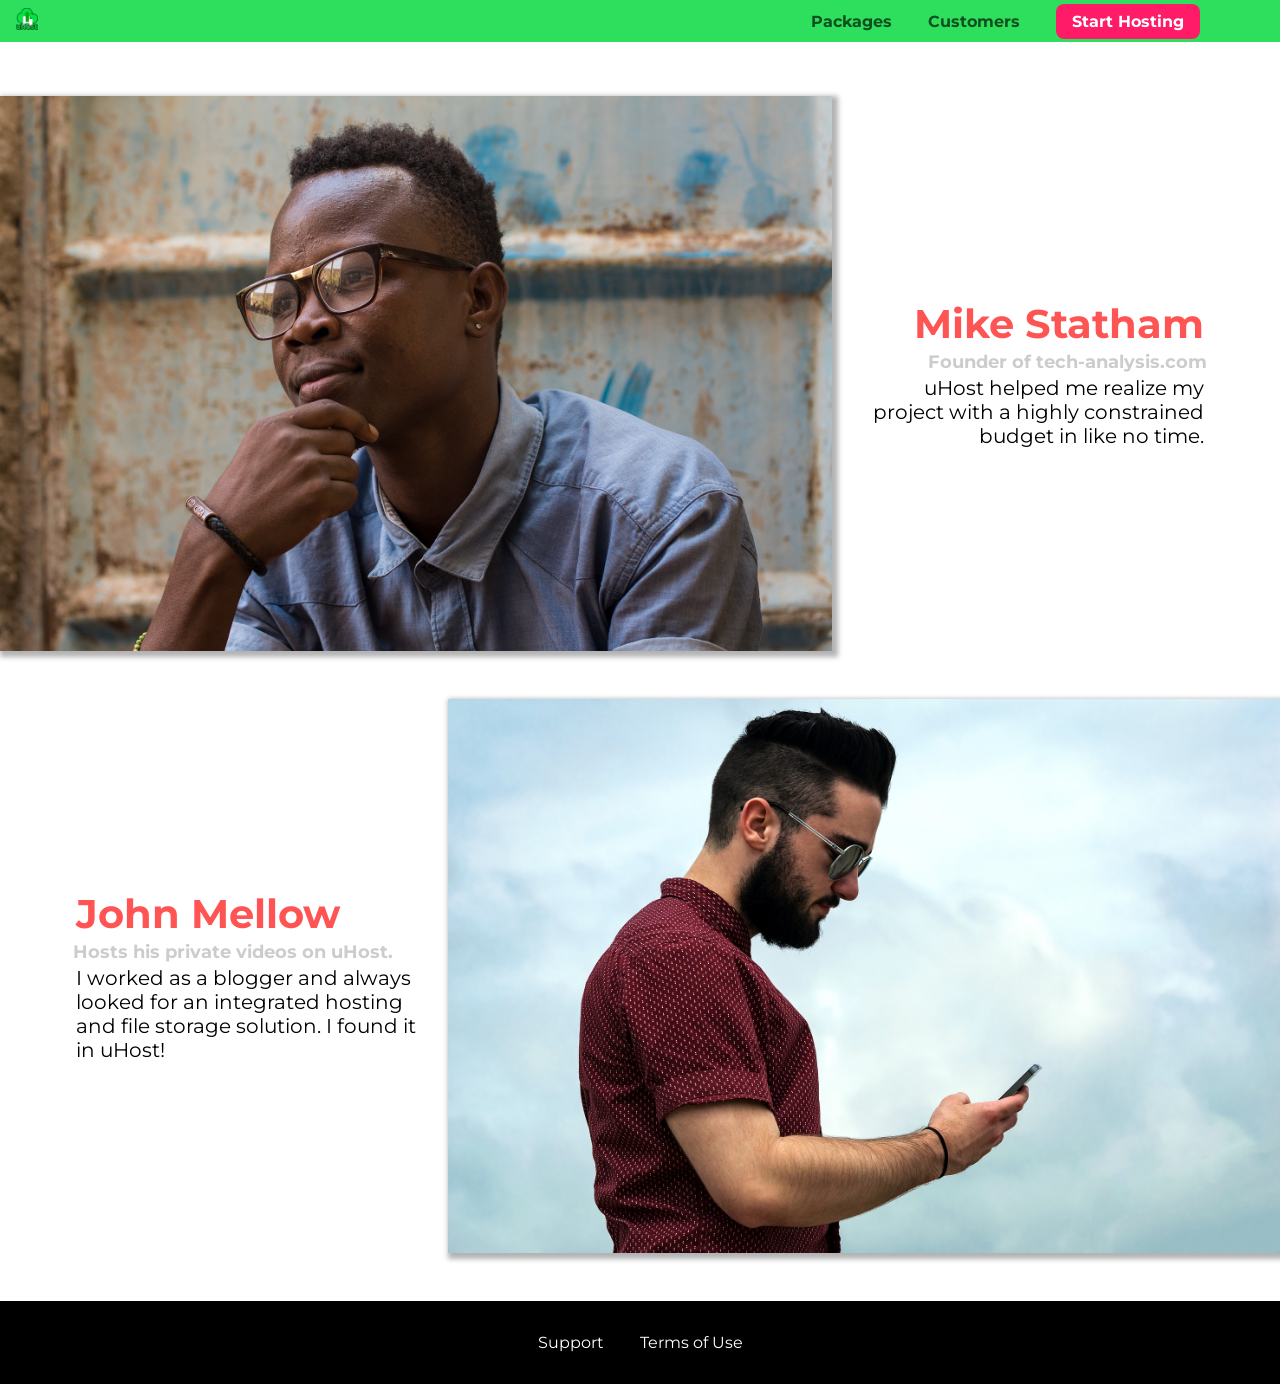
==== customers/index.html @ 81a6e55c "first commit" ====
<!DOCTYPE html>
<html lang="en">

<head>
    <meta charset="UTF-8">
    <meta name="viewport" content="width=device-width, initial-scale=1.0">
    <meta http-equiv="X-UA-Compatible" content="ie=edge">
    <title>uHost Customers</title>
    <link rel="shortcut icon" href="../favicon.png">
    <link href="https://fonts.googleapis.com/css?family=Anton|Montserrat:400,700" rel="stylesheet">
    <link rel="stylesheet" href="../shared.css">
    <link rel="stylesheet" href="customers.css">
</head>

<body>
    <header class="main-header">
        <div>
            <a href="../index.html" class="main-header__brand">
                <img src="../images/uhost-icon.png" alt="uHost - Your favorite hosting company">
            </a>
        </div>
        <nav class="main-nav">
            <ul class="main-nav__items">
                <li class="main-nav__item">
                    <a href="../packages/index.html">Packages</a>
                </li>
                <li class="main-nav__item">
                    <a href="index.html">Customers</a>
                </li>
                <li class="main-nav__item main-nav__item--cta">
                    <a href="start-hosting/index.html">Start Hosting</a>
                </li>
            </ul>
        </nav>
    </header>
    <main>
        <div>
            <div class="testimonial" id="customer-1">
                <div class="testimonial__image-container">
                    <img src="../images/customer-1.jpg" alt="Mike Statham - Customer" class="testimonial__image">
                </div>
                <div class="testimonial__info">
                    <h1 class="testimonial__name">Mike Statham</h1>
                    <h2 class="testimonial__subtitle">Founder of
                        <a href="tech-analysis.com">tech-analysis.com</a>
                    </h2>
                    <p class="testimonial__text">uHost helped me realize my project with a highly constrained budget in like no time.</p>
                </div>
            </div>
            <div class="testimonial" id="customer-2">

                <div class="testimonial__info">
                    <h1 class="testimonial__name">John Mellow</h1>
                    <h2 class="testimonial__subtitle">Hosts his private videos on uHost.
                    </h2>
                    <p class="testimonial__text">I worked as a blogger and always looked for an integrated hosting and file storage solution. I found
                        it in uHost!
                    </p>
                </div>
                <div class="testimonial__image-container">
                    <img src="../images/customer-2.jpg" alt="John Mellow - Customer" class="testimonial__image">
                </div>
            </div>
        </div>
    </main>
    <footer class="main-footer">
        <nav>
            <ul class="main-footer__links">
                <li class="main-footer__link">
                    <a href="#">Support</a>
                </li>
                <li class="main-footer__link">
                    <a href="#">Terms of Use</a>
                </li>
            </ul>
        </nav>
    </footer>
</body>

</html>
---- shared.css ----
* {
    box-sizing: border-box;
}

body {
    font-family: 'Montserrat', sans-serif;
    margin: 0;
}

.main-header {
    width: 100%;
    position: fixed;
    top: 0;
    left: 0;
    background: #2ddf5c;
    padding: 8px 16px;
    z-index: 1;
}

.main-header > div {
    display: inline-block;
    vertical-align: middle;
}

.main-header__brand {
    color: #0e4f1f;
    text-decoration: none;
    font-weight: bold;
    font-size: 22px;
    height: 22px;
    /* width: 20px; */
    display: inline-block;
}

.main-header__brand img {
    height: 100%;
    /* width: 100%; */
}

.main-nav {
    display: inline-block;
    text-align: right;
    width: calc(100% - 74px);
    vertical-align: middle;
}

.main-nav__items {
    margin: 0;
    padding: 0;
    list-style: none;
}

.main-nav__item {
    display: inline-block;
    margin: 0 16px;
}

.main-nav__item a {
    text-decoration: none;
    color: #0e4f1f;
    font-weight: bold;
    padding: 3px 0;
}

.main-nav__item a:hover,
.main-nav__item a:active {
    color: white;
    border-bottom: 5px solid white;
}

.main-nav__item--cta a {
    color: white;
    background: #ff1b68;
    padding: 8px 16px;
    border-radius: 8px;
}

.main-nav__item--cta a:hover,
.main-nav__item--cta a:active {
    color: #ff1b68;
    background: white;
    border: none;
}

.main-footer {
    background: black;
    padding: 32px;
    margin-top: 48px;
}

.main-footer__links {
    list-style: none;
    margin: 0;
    padding: 0;
    text-align: center;
}

.main-footer__link {
    display: inline-block;
    margin: 0 16px;
}

.main-footer__link a {
    color: white;
    text-decoration: none;
}

.main-footer__link a:hover,
.main-footer__link a:active {
    color: #ccc;
}

.button {
    background: #0e4f1f;
    color: white;
    font: inherit;
    border: 1.5px solid #0e4f1f;
    padding: 8px;
    border-radius: 8px;
    font-weight: bold;
    cursor: pointer;
}

.button:hover,
.button:active {
    background: white;
    color: #0e4f1f;
}

.button:focus {
    outline: none;
}
---- customers/customers.css ----
.testimonial {
    font-size: 20px;
    margin: 48px 0;
  }
  
  .testimonial__list {
    width: 80%;
    margin: auto;
  }
  
  .testimonial:first-of-type {
    margin-top: 96px;
  }

  .testimonial__image-container {
    width: 65%;
    display: inline-block;
    vertical-align: middle;
    box-shadow: 3px 3px 5px 3px rgba(0,0,0,0.3);
  }

  .testimonial__image {
    width: 100%;
    vertical-align: top;
  }
  
  .testimonial__info {
    text-align: right;
    padding: 14px;
    display: inline-block;
    vertical-align: middle;
    width: 30%;
  }
  
  #customer-2.testimonial {
    text-align: right;
  }
  
  #customer-2 .testimonial__info {
    text-align: left;
  }
  
  .testimonial__name {
    margin: 3px;
    color: #ff5454;
  }
  
  .testimonial__subtitle {
    margin: 0;
    font-size: 18px;
    color: #ccc;
  }
  
  .testimonial__subtitle a {
    color: inherit;
    text-decoration: none;
  }
  
  .testimonial__subtitle a:hover,
  .testimonial__subtitle a:active {
    color: #7a7a7a;
  }
  
  .testimonial__text {
    margin: 3px;
  }
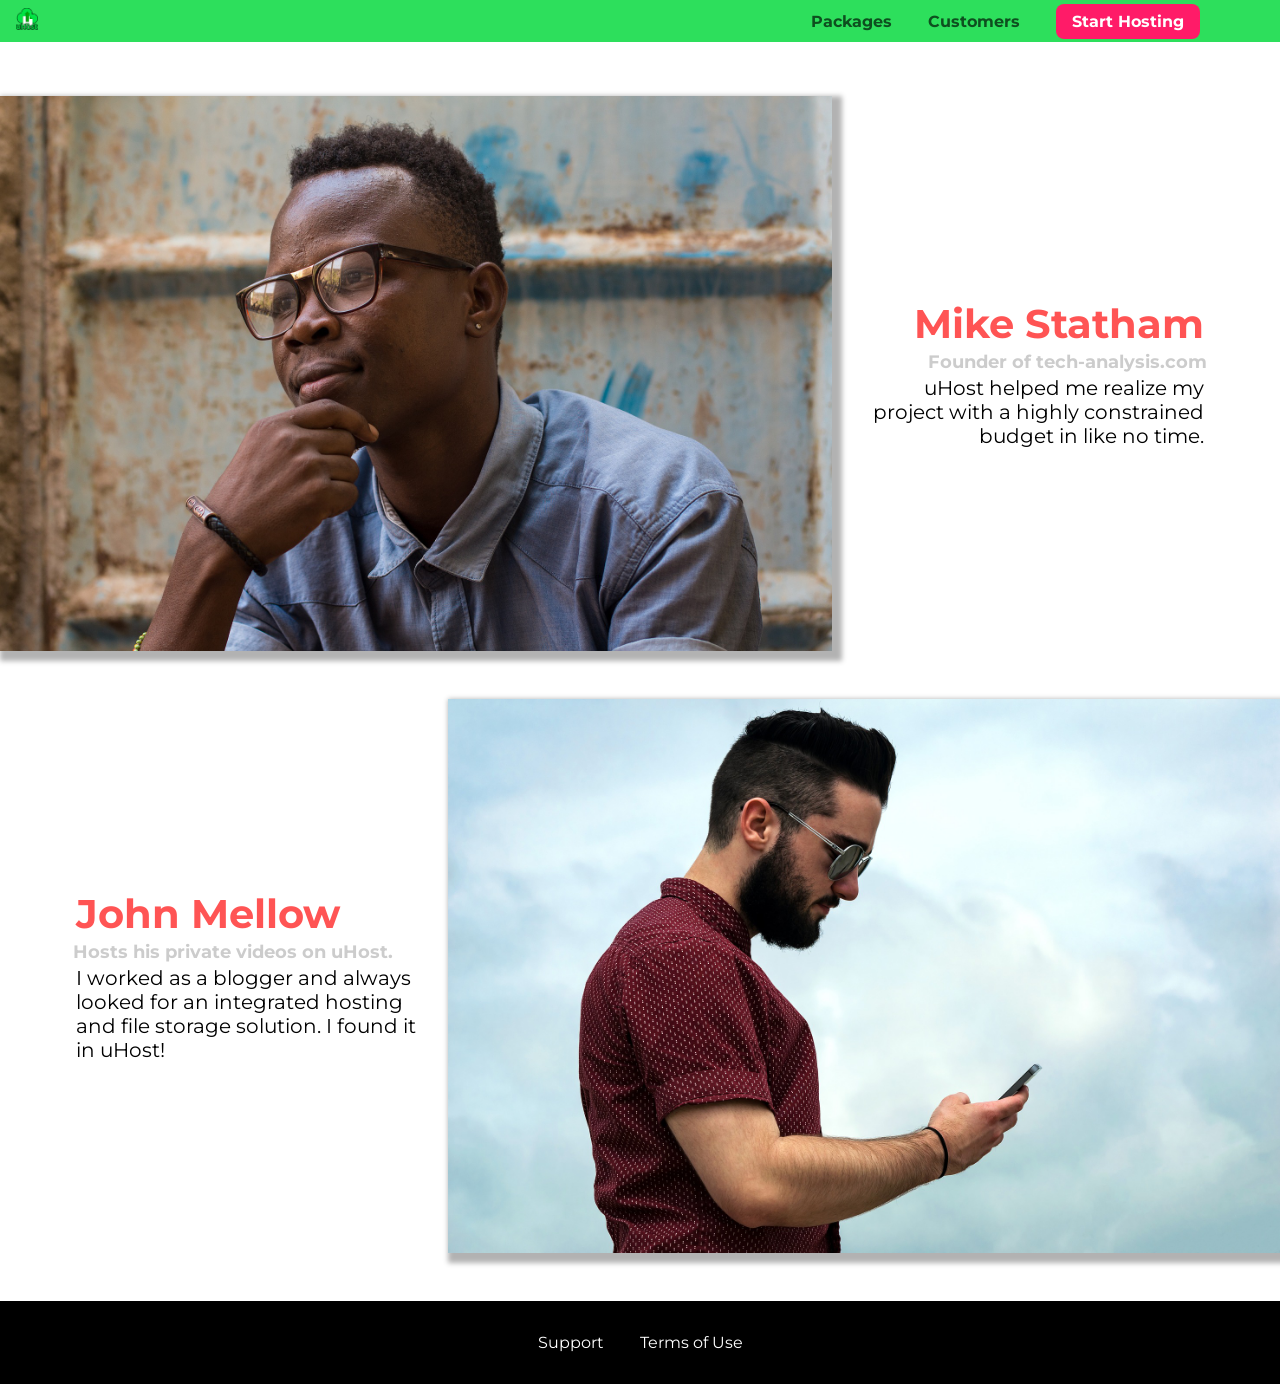
==== commit bebb01cd: "first commit" ====
--- a/customers/index.html
+++ b/customers/index.html
@@ -13,26 +13,26 @@
 </head>
 
 <body>
-    <header class="main-header">
-        <div>
-            <a href="../index.html" class="main-header__brand">
-                <img src="../images/uhost-icon.png" alt="uHost - Your favorite hosting company">
-            </a>
-        </div>
-        <nav class="main-nav">
-            <ul class="main-nav__items">
-                <li class="main-nav__item">
-                    <a href="../packages/index.html">Packages</a>
-                </li>
-                <li class="main-nav__item">
-                    <a href="index.html">Customers</a>
-                </li>
-                <li class="main-nav__item main-nav__item--cta">
-                    <a href="start-hosting/index.html">Start Hosting</a>
-                </li>
-            </ul>
-        </nav>
-    </header>
+<header class="main-header">
+    <div>
+        <a href="../index.html" class="main-header__brand">
+            <img src="../images/uhost-icon.png" alt="U-Host">
+        </a>
+    </div>
+    <nav class="main-nav">
+        <ul class="main-nav__items">
+            <li class="main-nav__item">
+                <a href="../packages/index.html">Packages</a>
+            </li>
+            <li class="main-nav__item">
+                <a href="customers/index.html">Customers</a>
+            </li>
+            <li class="main-nav__item main-nav__item--cta">
+                <a href="start-hosting/index.html">Start Hosting</a>
+            </li>
+        </ul>
+    </nav>
+</header>
     <main>
         <div>
             <div class="testimonial" id="customer-1">
@@ -44,7 +44,8 @@
                     <h2 class="testimonial__subtitle">Founder of
                         <a href="tech-analysis.com">tech-analysis.com</a>
                     </h2>
-                    <p class="testimonial__text">uHost helped me realize my project with a highly constrained budget in like no time.</p>
+                    <p class="testimonial__text">uHost helped me realize my project with a highly constrained budget in
+                        like no time.</p>
                 </div>
             </div>
             <div class="testimonial" id="customer-2">
@@ -53,7 +54,8 @@
                     <h1 class="testimonial__name">John Mellow</h1>
                     <h2 class="testimonial__subtitle">Hosts his private videos on uHost.
                     </h2>
-                    <p class="testimonial__text">I worked as a blogger and always looked for an integrated hosting and file storage solution. I found
+                    <p class="testimonial__text">I worked as a blogger and always looked for an integrated hosting and
+                        file storage solution. I found
                         it in uHost!
                     </p>
                 </div>
--- a/shared.css
+++ b/shared.css
@@ -27,14 +27,15 @@
     text-decoration: none;
     font-weight: bold;
     font-size: 22px;
-    height: 22px;
-    /* width: 20px; */
+    height:22px;
     display: inline-block;
+
 }
 
-.main-header__brand img {
-    height: 100%;
-    /* width: 100%; */
+.main-header__brand img{
+    height:100%;
+
+
 }
 
 .main-nav {
--- a/customers/customers.css
+++ b/customers/customers.css
@@ -16,12 +16,12 @@
     width: 65%;
     display: inline-block;
     vertical-align: middle;
-    box-shadow: 3px 3px 5px 3px rgba(0,0,0,0.3);
+    box-shadow:5px 5px 5px 5px rgba(0, 0, 0, 0.3);
   }
 
-  .testimonial__image {
+  .testimonial__image{
     width: 100%;
-    vertical-align: top;
+    vertical-align:bottom;
   }
   
   .testimonial__info {
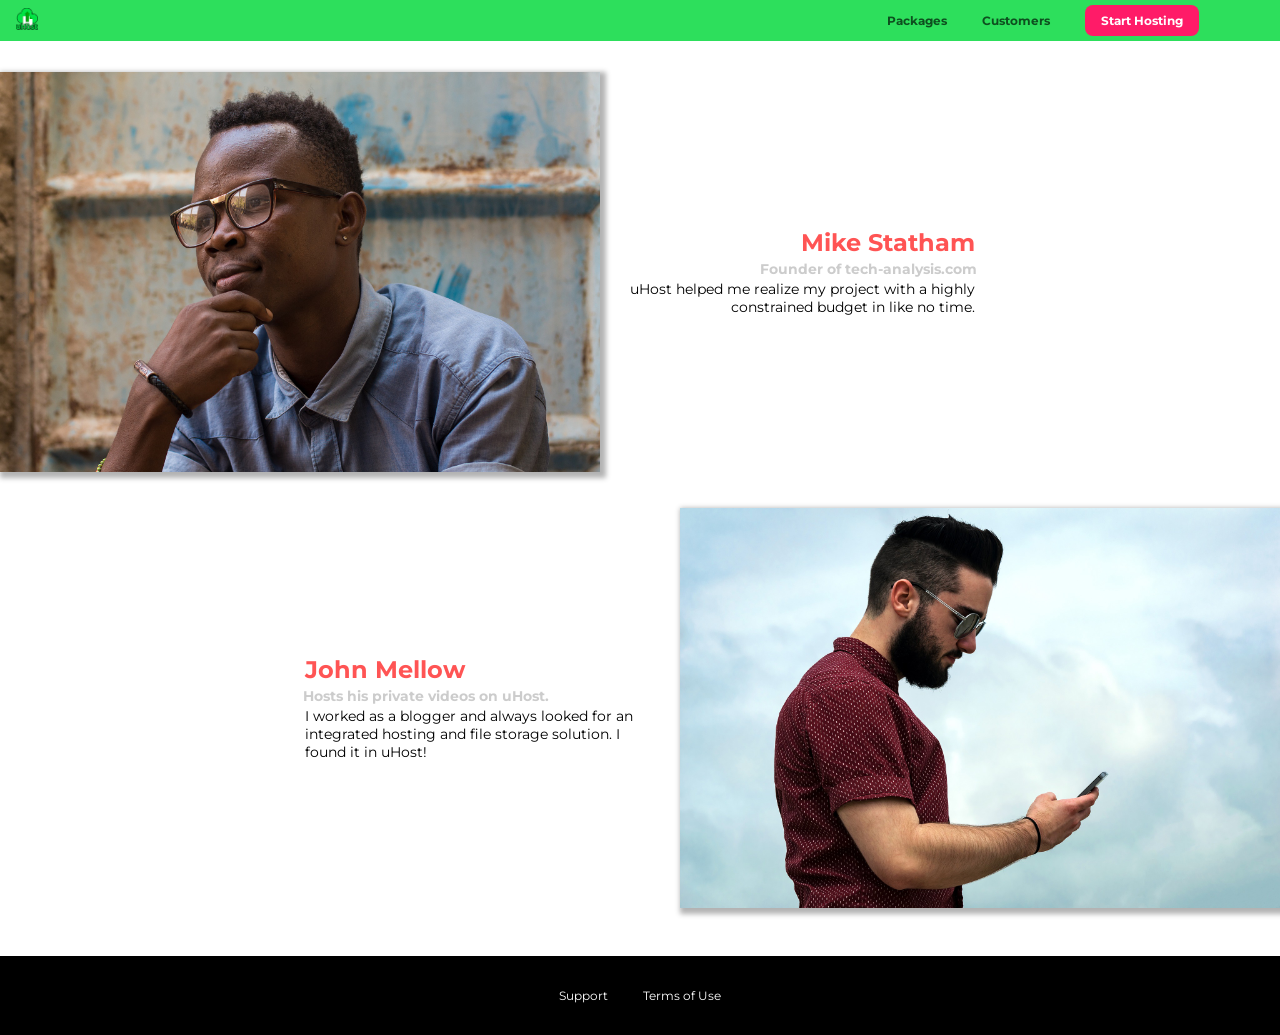
==== commit 11d6975b: "Working on images" ====
--- a/customers/index.html
+++ b/customers/index.html
@@ -13,26 +13,26 @@
 </head>
 
 <body>
-<header class="main-header">
-    <div>
-        <a href="../index.html" class="main-header__brand">
-            <img src="../images/uhost-icon.png" alt="U-Host">
-        </a>
-    </div>
-    <nav class="main-nav">
-        <ul class="main-nav__items">
-            <li class="main-nav__item">
-                <a href="../packages/index.html">Packages</a>
-            </li>
-            <li class="main-nav__item">
-                <a href="customers/index.html">Customers</a>
-            </li>
-            <li class="main-nav__item main-nav__item--cta">
-                <a href="start-hosting/index.html">Start Hosting</a>
-            </li>
-        </ul>
-    </nav>
-</header>
+    <header class="main-header">
+        <div>
+            <a href="../index.html" class="main-header__brand">
+                <img src="../images/uhost-icon.png" alt="uHost - Your favorite hosting company">
+            </a>
+        </div>
+        <nav class="main-nav">
+            <ul class="main-nav__items">
+                <li class="main-nav__item">
+                    <a href="../packages/index.html">Packages</a>
+                </li>
+                <li class="main-nav__item">
+                    <a href="index.html">Customers</a>
+                </li>
+                <li class="main-nav__item main-nav__item--cta">
+                    <a href="start-hosting/index.html">Start Hosting</a>
+                </li>
+            </ul>
+        </nav>
+    </header>
     <main>
         <div>
             <div class="testimonial" id="customer-1">
@@ -44,8 +44,7 @@
                     <h2 class="testimonial__subtitle">Founder of
                         <a href="tech-analysis.com">tech-analysis.com</a>
                     </h2>
-                    <p class="testimonial__text">uHost helped me realize my project with a highly constrained budget in
-                        like no time.</p>
+                    <p class="testimonial__text">uHost helped me realize my project with a highly constrained budget in like no time.</p>
                 </div>
             </div>
             <div class="testimonial" id="customer-2">
@@ -54,8 +53,7 @@
                     <h1 class="testimonial__name">John Mellow</h1>
                     <h2 class="testimonial__subtitle">Hosts his private videos on uHost.
                     </h2>
-                    <p class="testimonial__text">I worked as a blogger and always looked for an integrated hosting and
-                        file storage solution. I found
+                    <p class="testimonial__text">I worked as a blogger and always looked for an integrated hosting and file storage solution. I found
                         it in uHost!
                     </p>
                 </div>
--- a/shared.css
+++ b/shared.css
@@ -2,9 +2,21 @@
     box-sizing: border-box;
 }
 
+html{
+    font-size: 75%;
+}
 body {
     font-family: 'Montserrat', sans-serif;
     margin: 0;
+}
+
+.backdrop {
+    display: none;
+    position: fixed;
+    z-index: 100;
+    width: 100vw;
+    height: 100vh;
+    background: rgba(0,0,0,0.5);
 }
 
 .main-header {
@@ -27,15 +39,14 @@
     text-decoration: none;
     font-weight: bold;
     font-size: 22px;
-    height:22px;
-    display: inline-block;
-
-}
-
-.main-header__brand img{
-    height:100%;
-
-
+    height: 22px;
+    /* width: 20px; */
+    display: inline-block;
+}
+
+.main-header__brand img {
+    height: 100%;
+    /* width: 100%; */
 }
 
 .main-nav {
@@ -56,7 +67,8 @@
     margin: 0 16px;
 }
 
-.main-nav__item a {
+.main-nav__item a,
+.mobile-nav__item a {
     text-decoration: none;
     color: #0e4f1f;
     font-weight: bold;
@@ -69,7 +81,8 @@
     border-bottom: 5px solid white;
 }
 
-.main-nav__item--cta a {
+.main-nav__item--cta a,
+.mobile-nav__item--cta a{
     color: white;
     background: #ff1b68;
     padding: 8px 16px;
@@ -77,7 +90,9 @@
 }
 
 .main-nav__item--cta a:hover,
-.main-nav__item--cta a:active {
+.main-nav__item--cta a:active,
+.mobile-nav__item--cta a:hover,
+.mobile-nav__item--cta a:active{
     color: #ff1b68;
     background: white;
     border: none;
@@ -110,6 +125,57 @@
 .main-footer__link a:active {
     color: #ccc;
 }
+
+.mobile-nav {
+  display: none;
+  position: fixed;
+  z-index: 101;
+  top: 0;
+  left: 0;
+  background: white;
+  width: 80%;
+  height: 100vh;
+}
+
+.mobile-nav__items {
+  width: 90%;
+  height: 100%;
+  list-style: none;
+  margin: 10% auto;
+  padding: 0;
+  text-align: center;
+}
+
+.mobile-nav__item {
+  margin: 1rem 0;
+}
+
+.mobile-nav__item a {
+  font-size: 1.5rem;
+}
+
+.toggle-button {
+  width: 3rem;
+  background: transparent;
+  border: none;
+  cursor: pointer;
+  padding-top: 0;
+  padding-bottom: 0;
+  vertical-align: middle;
+}
+
+.toggle-button:focus {
+  outline: none;
+}
+
+.toggle-button__bar {
+  width: 100%;
+  height: 0.2rem;
+  background: black;
+  display: block;
+  margin: 0.6rem 0;
+}
+
 
 .button {
     background: #0e4f1f;
@@ -131,3 +197,7 @@
 .button:focus {
     outline: none;
 }
+
+.open{
+    display: none !important;
+}
--- a/customers/customers.css
+++ b/customers/customers.css
@@ -1,6 +1,6 @@
 .testimonial {
-    font-size: 20px;
-    margin: 48px 0;
+    font-size: 1.2rem;
+    margin: 3rem 0;
   }
   
   .testimonial__list {
@@ -9,24 +9,25 @@
   }
   
   .testimonial:first-of-type {
-    margin-top: 96px;
+    margin-top: 6rem;
   }
 
   .testimonial__image-container {
     width: 65%;
+    max-width: 600px;
     display: inline-block;
     vertical-align: middle;
-    box-shadow:5px 5px 5px 5px rgba(0, 0, 0, 0.3);
+    box-shadow: 3px 3px 5px 3px rgba(0,0,0,0.3);
   }
 
-  .testimonial__image{
+  .testimonial__image {
     width: 100%;
-    vertical-align:bottom;
+    vertical-align: top;
   }
   
   .testimonial__info {
     text-align: right;
-    padding: 14px;
+    padding: 0.9rem;
     display: inline-block;
     vertical-align: middle;
     width: 30%;
@@ -41,13 +42,14 @@
   }
   
   .testimonial__name {
-    margin: 3px;
+    font-size: 2rem;
+    margin: 0.2rem;
     color: #ff5454;
   }
   
   .testimonial__subtitle {
     margin: 0;
-    font-size: 18px;
+    font-size: 1.2rem;
     color: #ccc;
   }
   
@@ -62,7 +64,7 @@
   }
   
   .testimonial__text {
-    margin: 3px;
+    margin: 0.2rem;
   }
   
   
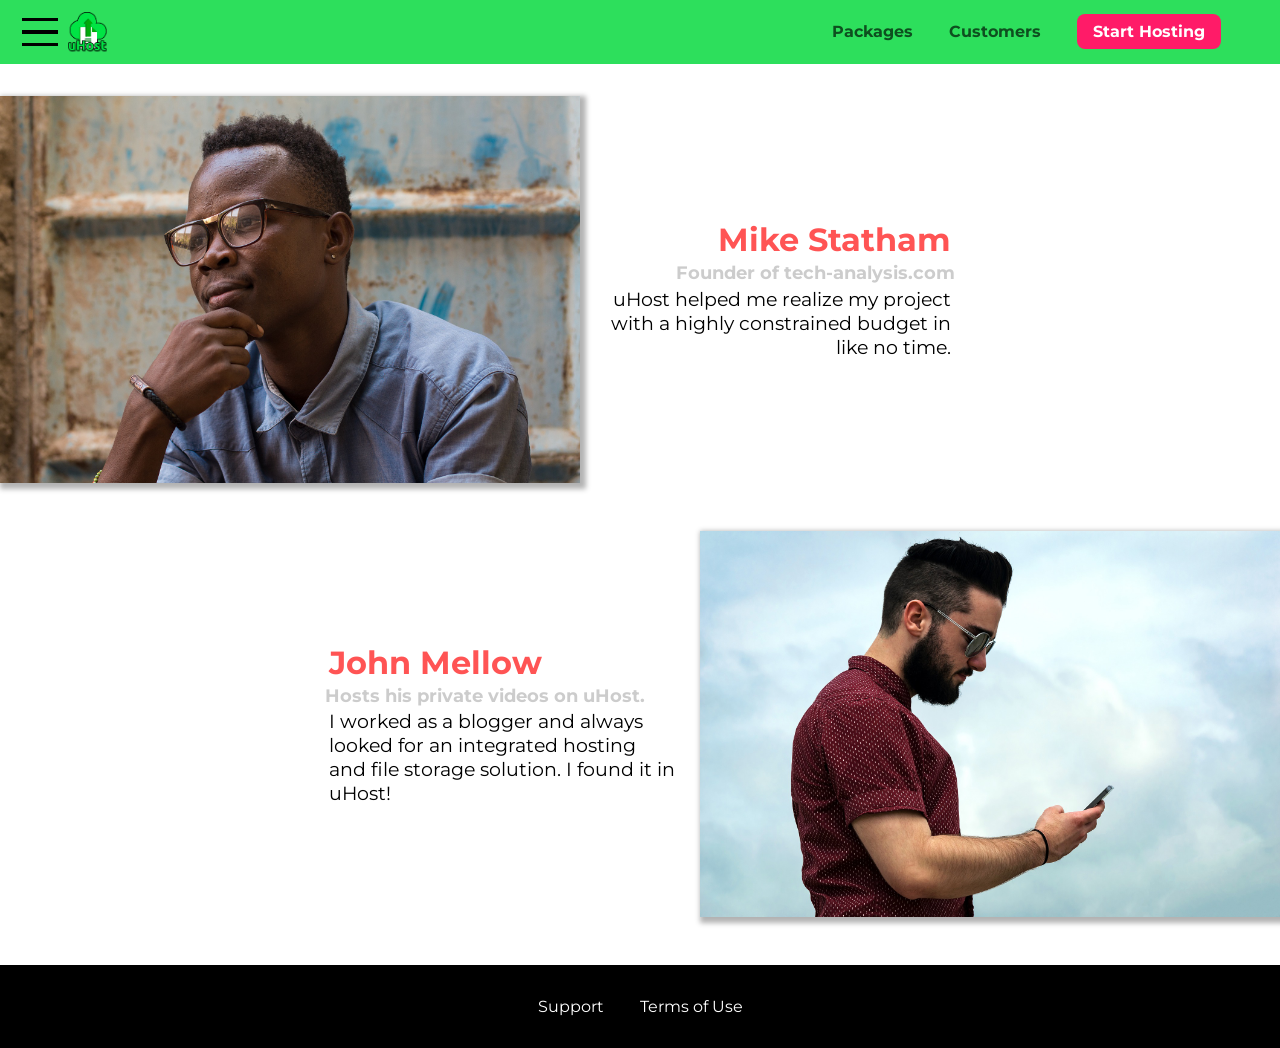
==== commit ac71251c: "fixing and adding things" ====
--- a/customers/index.html
+++ b/customers/index.html
@@ -13,8 +13,14 @@
 </head>
 
 <body>
+    <div class="backdrop"></div>
     <header class="main-header">
         <div>
+            <button class="toggle-button">
+                <span class="toggle-button__bar"></span>
+                <span class="toggle-button__bar"></span>
+                <span class="toggle-button__bar"></span>
+            </button>
             <a href="../index.html" class="main-header__brand">
                 <img src="../images/uhost-icon.png" alt="uHost - Your favorite hosting company">
             </a>
@@ -33,6 +39,19 @@
             </ul>
         </nav>
     </header>
+    <nav class="mobile-nav">
+        <ul class="mobile-nav__items">
+            <li class="mobile-nav__item">
+                <a href="../packages/index.html">Packages</a>
+            </li>
+            <li class="mobile-nav__item">
+                <a href="index.html">Customers</a>
+            </li>
+            <li class="mobile-nav__item mobile-nav__item--cta">
+                <a href="../start-hosting/index.html">Start Hosting</a>
+            </li>
+        </ul>
+    </nav>
     <main>
         <div>
             <div class="testimonial" id="customer-1">
@@ -75,6 +94,7 @@
             </ul>
         </nav>
     </footer>
+    <script src="../shared.js"></script>
 </body>
 
 </html>
--- a/shared.css
+++ b/shared.css
@@ -1,129 +1,156 @@
 * {
-    box-sizing: border-box;
-}
-
-html{
-    font-size: 75%;
-}
+  box-sizing: border-box;
+}
+
 body {
-    font-family: 'Montserrat', sans-serif;
-    margin: 0;
-}
+  font-family: "Montserrat", sans-serif;
+  margin: 0;
+}
+
+main{
+    min-height: calc(100vh - 3.5rem - 8rem);
+    
+}   
 
 .backdrop {
-    display: none;
-    position: fixed;
-    z-index: 100;
-    width: 100vw;
-    height: 100vh;
-    background: rgba(0,0,0,0.5);
+  position: fixed;
+  display: none;
+  top: 0;
+  left: 0;
+  z-index: 100;
+  width: 100vw;
+  height: 100vh;
+  background: rgba(0, 0, 0, 0.5);
 }
 
 .main-header {
-    width: 100%;
-    position: fixed;
-    top: 0;
-    left: 0;
-    background: #2ddf5c;
-    padding: 8px 16px;
-    z-index: 1;
+  width: 100%;
+  position: fixed;
+  top: 0;
+  left: 0;
+  background: #2ddf5c;
+  padding: 0.5rem 1rem;
+  z-index: 1;
 }
 
 .main-header > div {
-    display: inline-block;
-    vertical-align: middle;
+  display: inline-block;
+  vertical-align: middle;
+}
+
+.toggle-button {
+  width: 3rem;
+  background: transparent;
+  border: none;
+  cursor: pointer;
+  padding-top: 0;
+  padding-bottom: 0;
+  vertical-align: middle;
+}
+
+.toggle-button:focus {
+  outline: none;
+}
+
+.toggle-button__bar {
+  width: 100%;
+  height: 0.2rem;
+  background: black;
+  display: block;
+  margin: 0.6rem 0;
 }
 
 .main-header__brand {
-    color: #0e4f1f;
-    text-decoration: none;
-    font-weight: bold;
-    font-size: 22px;
-    height: 22px;
-    /* width: 20px; */
-    display: inline-block;
+  color: #0e4f1f;
+  text-decoration: none;
+  font-weight: bold;
+  /* font-size: 1.5rem; */
+  height: 2.5rem;
+  /* width: 20px; */
+  display: inline-block;
+  vertical-align: middle;
 }
 
 .main-header__brand img {
-    height: 100%;
-    /* width: 100%; */
+  height: 100%;
+  /* width: 100%; */
 }
 
 .main-nav {
-    display: inline-block;
-    text-align: right;
-    width: calc(100% - 74px);
-    vertical-align: middle;
+  display: inline-block;
+  text-align: right;
+  width: calc(100% - 122px);
+  vertical-align: middle;
 }
 
 .main-nav__items {
-    margin: 0;
-    padding: 0;
-    list-style: none;
+  margin: 0;
+  padding: 0;
+  list-style: none;
 }
 
 .main-nav__item {
-    display: inline-block;
-    margin: 0 16px;
+  display: inline-block;
+  margin: 0 1rem;
 }
 
 .main-nav__item a,
 .mobile-nav__item a {
-    text-decoration: none;
-    color: #0e4f1f;
-    font-weight: bold;
-    padding: 3px 0;
+  text-decoration: none;
+  color: #0e4f1f;
+  font-weight: bold;
+  padding: 0.2rem 0;
 }
 
 .main-nav__item a:hover,
 .main-nav__item a:active {
-    color: white;
-    border-bottom: 5px solid white;
+  color: white;
+  border-bottom: 5px solid white;
 }
 
 .main-nav__item--cta a,
-.mobile-nav__item--cta a{
-    color: white;
-    background: #ff1b68;
-    padding: 8px 16px;
-    border-radius: 8px;
+.mobile-nav__item--cta a {
+  color: white;
+  background: #ff1b68;
+  padding: 0.5rem 1rem;
+  border-radius: 8px;
 }
 
 .main-nav__item--cta a:hover,
 .main-nav__item--cta a:active,
 .mobile-nav__item--cta a:hover,
-.mobile-nav__item--cta a:active{
-    color: #ff1b68;
-    background: white;
-    border: none;
+.mobile-nav__item--cta a:active {
+  color: #ff1b68;
+  background: white;
+  border: none;
 }
 
 .main-footer {
-    background: black;
-    padding: 32px;
-    margin-top: 48px;
+  background: black;
+  padding: 2rem;
+  margin-top: 3rem;
 }
 
 .main-footer__links {
-    list-style: none;
-    margin: 0;
-    padding: 0;
-    text-align: center;
+  list-style: none;
+  margin: 0;
+  padding: 0;
+  text-align: center;
 }
 
 .main-footer__link {
-    display: inline-block;
-    margin: 0 16px;
+  display: inline-block;
+  margin: 0 1rem;
 }
 
 .main-footer__link a {
-    color: white;
-    text-decoration: none;
+  color: white;
+  text-decoration: none;
 }
 
 .main-footer__link a:hover,
 .main-footer__link a:active {
-    color: #ccc;
+  color: #ccc;
 }
 
 .mobile-nav {
@@ -154,50 +181,27 @@
   font-size: 1.5rem;
 }
 
-.toggle-button {
-  width: 3rem;
-  background: transparent;
-  border: none;
+.button {
+  background: #0e4f1f;
+  color: white;
+  font: inherit;
+  border: 1.5px solid #0e4f1f;
+  padding: 0.5rem;
+  border-radius: 8px;
+  font-weight: bold;
   cursor: pointer;
-  padding-top: 0;
-  padding-bottom: 0;
-  vertical-align: middle;
-}
-
-.toggle-button:focus {
-  outline: none;
-}
-
-.toggle-button__bar {
-  width: 100%;
-  height: 0.2rem;
-  background: black;
-  display: block;
-  margin: 0.6rem 0;
-}
-
-
-.button {
-    background: #0e4f1f;
-    color: white;
-    font: inherit;
-    border: 1.5px solid #0e4f1f;
-    padding: 8px;
-    border-radius: 8px;
-    font-weight: bold;
-    cursor: pointer;
 }
 
 .button:hover,
 .button:active {
-    background: white;
-    color: #0e4f1f;
+  background: white;
+  color: #0e4f1f;
 }
 
 .button:focus {
-    outline: none;
-}
-
-.open{
-    display: none !important;
-}
+  outline: none;
+}
+
+.open {
+    display: block !important;
+}
--- a/customers/customers.css
+++ b/customers/customers.css
@@ -1,12 +1,12 @@
 .testimonial {
     font-size: 1.2rem;
-    margin: 3rem 0;
+    /* margin: 3rem 0; */
   }
   
-  .testimonial__list {
+  /* .testimonial__list {
     width: 80%;
     margin: auto;
-  }
+  } */
   
   .testimonial:first-of-type {
     margin-top: 6rem;
@@ -14,8 +14,8 @@
 
   .testimonial__image-container {
     width: 65%;
-    max-width: 600px;
-    display: inline-block;
+    max-width: 580px;
+    /* display: inline-block; */
     vertical-align: middle;
     box-shadow: 3px 3px 5px 3px rgba(0,0,0,0.3);
   }
@@ -28,9 +28,9 @@
   .testimonial__info {
     text-align: right;
     padding: 0.9rem;
-    display: inline-block;
-    vertical-align: middle;
-    width: 30%;
+    /* display: inline-block; */
+    /* vertical-align: middle; */
+    /* width: 30%; */
   }
   
   #customer-2.testimonial {
@@ -42,14 +42,14 @@
   }
   
   .testimonial__name {
-    font-size: 2rem;
     margin: 0.2rem;
     color: #ff5454;
+    font-size: 2rem;
   }
   
   .testimonial__subtitle {
     margin: 0;
-    font-size: 1.2rem;
+    font-size: 1.1rem;
     color: #ccc;
   }
   
@@ -62,9 +62,36 @@
   .testimonial__subtitle a:active {
     color: #7a7a7a;
   }
-  
+
   .testimonial__text {
     margin: 0.2rem;
   }
   
-  +  @media (min-width: 40rem){
+    .testimonial {
+    font-size: 1.2rem;
+    max-width: 1500px;
+    margin: 3rem auto;
+  }
+  
+     .testimonial__list {
+    width: 80%;
+    margin: auto;
+  } 
+
+  .testimonial__image-container {
+    width: 65%;
+    max-width: 580px;
+    display: inline-block;
+    vertical-align: middle;
+    box-shadow: 3px 3px 5px 3px rgba(0,0,0,0.3);
+  }
+
+  .testimonial__info {
+    text-align: right;
+    padding: 0.9rem;
+    display: inline-block; 
+    vertical-align: middle;
+     width: 30%;
+  }
+  }
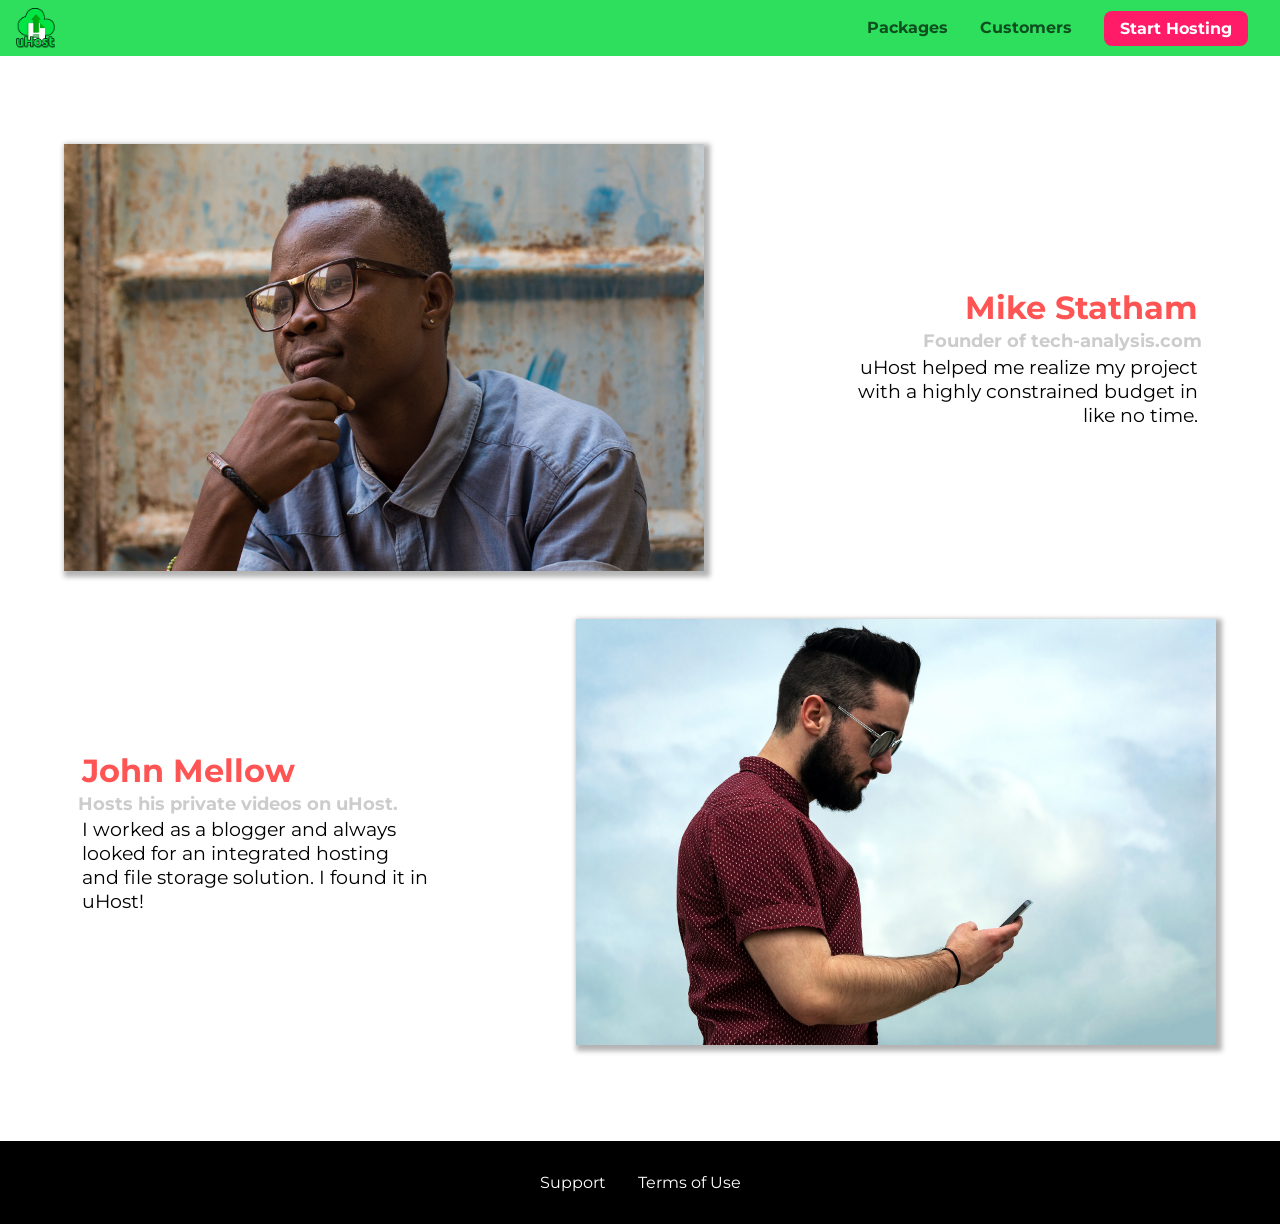
==== commit 3772a003: "added css grid" ====
--- a/customers/index.html
+++ b/customers/index.html
@@ -7,7 +7,6 @@
     <meta http-equiv="X-UA-Compatible" content="ie=edge">
     <title>uHost Customers</title>
     <link rel="shortcut icon" href="../favicon.png">
-    <link href="https://fonts.googleapis.com/css?family=Anton|Montserrat:400,700" rel="stylesheet">
     <link rel="stylesheet" href="../shared.css">
     <link rel="stylesheet" href="customers.css">
 </head>
@@ -34,7 +33,7 @@
                     <a href="index.html">Customers</a>
                 </li>
                 <li class="main-nav__item main-nav__item--cta">
-                    <a href="start-hosting/index.html">Start Hosting</a>
+                    <a href="../start-hosting/index.html">Start Hosting</a>
                 </li>
             </ul>
         </nav>
--- a/shared.css
+++ b/shared.css
@@ -1,16 +1,31 @@
+@import url('https://fonts.googleapis.com/css?family=Roboto:100,400,900');
+@import url('https://fonts.googleapis.com/css?family=Anton');
+@import url('https://fonts.googleapis.com/css?family=Montserrat:400,700');
+
 * {
   box-sizing: border-box;
+}
+
+html {
+  height: 100%;
 }
 
 body {
   font-family: "Montserrat", sans-serif;
   margin: 0;
-}
-
-main{
-    min-height: calc(100vh - 3.5rem - 8rem);
-    
-}   
+  display: grid;
+  grid-template-rows: 3.5rem auto fit-content(8rem);
+  grid-template-areas: "header"
+                       "main"
+                       "footer";
+  /* padding-top: 3.5rem; */
+  height: 100%;
+}
+
+main {
+  /* grid-row: 2 / 3; */
+  grid-area: main;
+}
 
 .backdrop {
   position: fixed;
@@ -30,12 +45,10 @@
   left: 0;
   background: #2ddf5c;
   padding: 0.5rem 1rem;
-  z-index: 1;
-}
-
-.main-header > div {
-  display: inline-block;
-  vertical-align: middle;
+  z-index: 60;
+  display: flex;
+  align-items: center;
+  justify-content: space-between;
 }
 
 .toggle-button {
@@ -64,33 +77,27 @@
   color: #0e4f1f;
   text-decoration: none;
   font-weight: bold;
-  /* font-size: 1.5rem; */
+  /* width: 20px; */
+}
+
+.main-header__brand img {
   height: 2.5rem;
-  /* width: 20px; */
-  display: inline-block;
   vertical-align: middle;
-}
-
-.main-header__brand img {
-  height: 100%;
   /* width: 100%; */
 }
 
 .main-nav {
-  display: inline-block;
-  text-align: right;
-  width: calc(100% - 122px);
-  vertical-align: middle;
+  display: none;
 }
 
 .main-nav__items {
   margin: 0;
   padding: 0;
   list-style: none;
+  display: flex;
 }
 
 .main-nav__item {
-  display: inline-block;
   margin: 0 1rem;
 }
 
@@ -125,22 +132,35 @@
   border: none;
 }
 
+@media (min-width: 40rem) {
+  .toggle-button {
+    display: none;
+  }
+
+  .main-nav {
+    display: flex;
+  }
+}
+
 .main-footer {
   background: black;
   padding: 2rem;
   margin-top: 3rem;
+  /* grid-row: 3 / 4; */
+  grid-area: footer;
 }
 
 .main-footer__links {
   list-style: none;
   margin: 0;
   padding: 0;
-  text-align: center;
+  display: flex;
+  flex-direction: column;
+  align-items: center;
 }
 
 .main-footer__link {
-  display: inline-block;
-  margin: 0 1rem;
+  margin: 0.5rem 0;
 }
 
 .main-footer__link a {
@@ -168,9 +188,12 @@
   width: 90%;
   height: 100%;
   list-style: none;
-  margin: 10% auto;
+  margin: 0 auto;
   padding: 0;
-  text-align: center;
+  display: flex;
+  flex-direction: column;
+  justify-content: center;
+  align-items: center;
 }
 
 .mobile-nav__item {
@@ -202,6 +225,24 @@
   outline: none;
 }
 
+.button[disabled] {
+  cursor: not-allowed;
+  border: #a1a1a1;
+  background: #ccc;
+  color: #a1a1a1;
+} 
+
 .open {
     display: block !important;
 }
+
+@media (min-width: 40rem) {
+  .main-footer__link {
+    margin: 0 1rem;
+  }
+
+  .main-footer__links {
+    flex-direction: row;
+    justify-content: center;
+  }
+}
--- a/customers/customers.css
+++ b/customers/customers.css
@@ -1,22 +1,19 @@
+main {
+  padding-top: 2.5rem;
+}
+
 .testimonial {
     font-size: 1.2rem;
-    /* margin: 3rem 0; */
   }
   
-  /* .testimonial__list {
+  /*.testimonial__list {
     width: 80%;
     margin: auto;
-  } */
-  
-  .testimonial:first-of-type {
-    margin-top: 6rem;
-  }
+  }*/
 
   .testimonial__image-container {
-    width: 65%;
-    max-width: 580px;
-    /* display: inline-block; */
-    vertical-align: middle;
+    width: 100%;
+    max-width: 40rem;
     box-shadow: 3px 3px 5px 3px rgba(0,0,0,0.3);
   }
 
@@ -28,9 +25,6 @@
   .testimonial__info {
     text-align: right;
     padding: 0.9rem;
-    /* display: inline-block; */
-    /* vertical-align: middle; */
-    /* width: 30%; */
   }
   
   #customer-2.testimonial {
@@ -66,32 +60,23 @@
   .testimonial__text {
     margin: 0.2rem;
   }
-  
-  @media (min-width: 40rem){
+
+  @media (min-width: 40rem) {
     .testimonial {
-    font-size: 1.2rem;
-    max-width: 1500px;
-    margin: 3rem auto;
+      margin: 3rem auto;
+      max-width: 1500px;
+      display: flex;
+      align-items: center;
+      justify-content: space-around;
+    }
+
+    .testimonial__image-container {
+      width: 66%;
+    }
+
+    .testimonial__info {
+      width: 30%;
+    }
   }
   
-     .testimonial__list {
-    width: 80%;
-    margin: auto;
-  } 
-
-  .testimonial__image-container {
-    width: 65%;
-    max-width: 580px;
-    display: inline-block;
-    vertical-align: middle;
-    box-shadow: 3px 3px 5px 3px rgba(0,0,0,0.3);
-  }
-
-  .testimonial__info {
-    text-align: right;
-    padding: 0.9rem;
-    display: inline-block; 
-    vertical-align: middle;
-     width: 30%;
-  }
-  }+  
